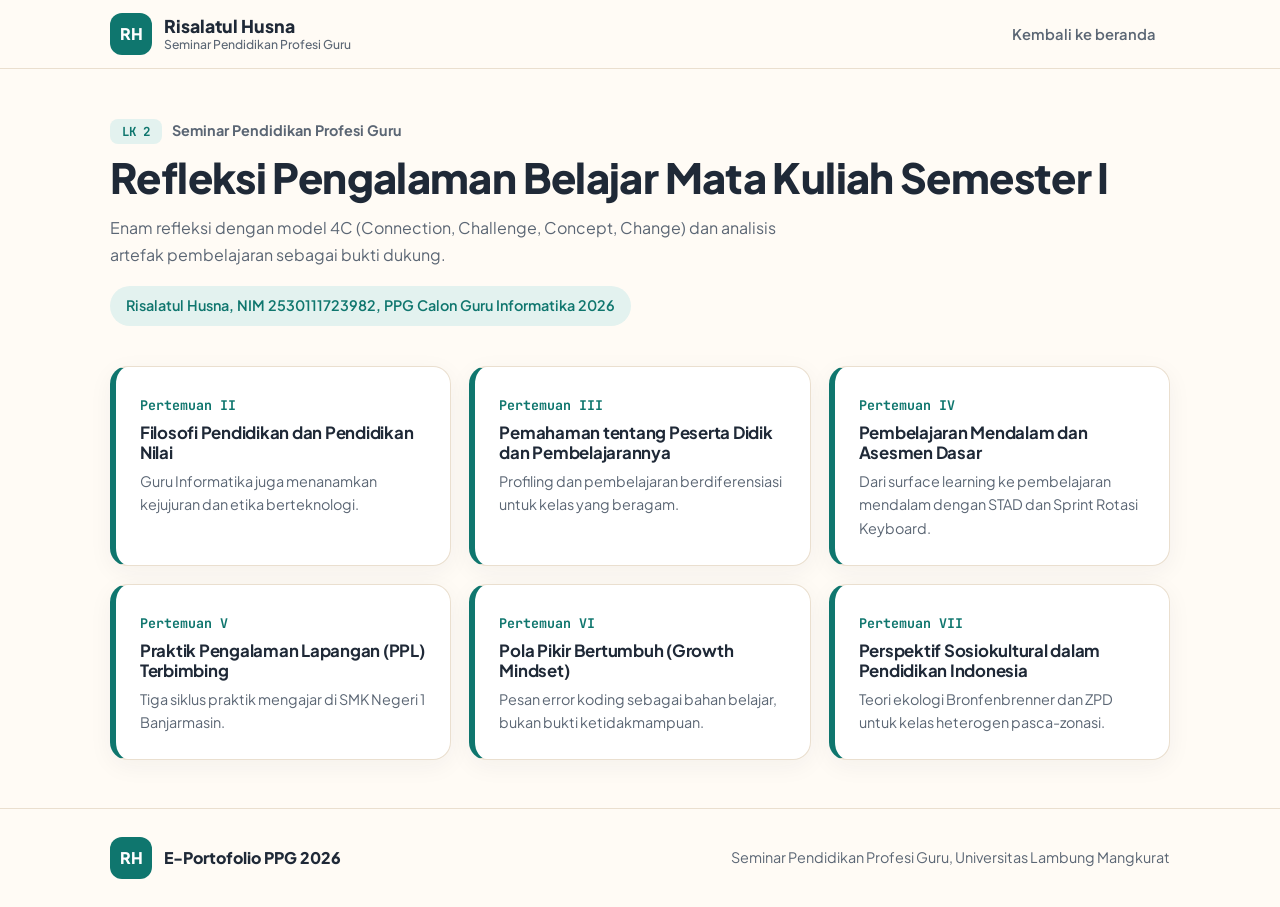
==== semester1/index.html @ b7bb1a1e "Upload awal proyek baru" ====
<!DOCTYPE html>
<html lang="id">
<head>
  <meta charset="UTF-8" />
  <meta name="viewport" content="width=device-width, initial-scale=1.0" />
  <title>Refleksi Pengalaman Belajar Mata Kuliah Semester I | Risalatul Husna | Seminar Pendidikan Profesi Guru</title>
  <link rel="preconnect" href="https://fonts.googleapis.com" />
  <link rel="preconnect" href="https://fonts.gstatic.com" crossorigin />
  <link href="https://fonts.googleapis.com/css2?family=Plus+Jakarta+Sans:wght@400;500;600;700;800&family=JetBrains+Mono:wght@400;500;700&display=swap" rel="stylesheet" />
  <link rel="stylesheet" href="../assets/css/style.css" />
</head>
<body>

  <header class="nav">
    <div class="wrap">
      <a class="brand" href="../index.html"><span class="logo">RH</span><span class="brand-t">Risalatul Husna<small>Seminar Pendidikan Profesi Guru</small></span></a>
      <nav aria-label="Menu">
        <ul><li><a href="../index.html">Kembali ke beranda</a></li></ul>
      </nav>
    </div>
  </header>

  <main class="wrap">
    <div class="hub-head">
      <span class="badge" style="background:var(--accent-l);color:var(--accent);font-family:var(--mono);font-weight:700;padding:4px 12px;border-radius:8px;font-size:.78rem">LK 2</span><span class="seminar-line">Seminar Pendidikan Profesi Guru</span>
      <h1>Refleksi Pengalaman Belajar Mata Kuliah Semester I</h1>
      <p>Enam refleksi dengan model 4C (Connection, Challenge, Concept, Change) dan analisis artefak pembelajaran sebagai bukti dukung.</p>
      <span class="idchip">Risalatul Husna, NIM 2530111723982, PPG Calon Guru Informatika 2026</span>
    </div>

    <section style="padding:24px 0 48px">
      <div class="course-grid">
        <a class="card course" href="filosofi-pendidikan.html">
          <small>Pertemuan II</small>
          <h3>Filosofi Pendidikan dan Pendidikan Nilai</h3>
          <p>Guru Informatika juga menanamkan kejujuran dan etika berteknologi.</p>
        </a>
        <a class="card course" href="peserta-didik.html">
          <small>Pertemuan III</small>
          <h3>Pemahaman tentang Peserta Didik dan Pembelajarannya</h3>
          <p>Profiling dan pembelajaran berdiferensiasi untuk kelas yang beragam.</p>
        </a>
        <a class="card course" href="pembelajaran-mendalam-dasar.html">
          <small>Pertemuan IV</small>
          <h3>Pembelajaran Mendalam dan Asesmen Dasar</h3>
          <p>Dari surface learning ke pembelajaran mendalam dengan STAD dan Sprint Rotasi Keyboard.</p>
        </a>
        <a class="card course" href="ppl-terbimbing.html">
          <small>Pertemuan V</small>
          <h3>Praktik Pengalaman Lapangan (PPL) Terbimbing</h3>
          <p>Tiga siklus praktik mengajar di SMK Negeri 1 Banjarmasin.</p>
        </a>
        <a class="card course" href="growth-mindset.html">
          <small>Pertemuan VI</small>
          <h3>Pola Pikir Bertumbuh (Growth Mindset)</h3>
          <p>Pesan error koding sebagai bahan belajar, bukan bukti ketidakmampuan.</p>
        </a>
        <a class="card course" href="sosiokultural.html">
          <small>Pertemuan VII</small>
          <h3>Perspektif Sosiokultural dalam Pendidikan Indonesia</h3>
          <p>Teori ekologi Bronfenbrenner dan ZPD untuk kelas heterogen pasca-zonasi.</p>
        </a>
      </div>
    </section>
  </main>

  <footer>
    <div class="wrap">
      <a class="brand" href="../index.html"><span class="logo">RH</span> E-Portofolio PPG 2026</a>
      <span>Seminar Pendidikan Profesi Guru, Universitas Lambung Mangkurat</span>
    </div>
  </footer>

</body>
</html>
---- assets/css/style.css ----
/* =====================================================
   E-PORTOFOLIO PPG - RISALATUL HUSNA
   Satu file gaya untuk SEMUA halaman.
   Daftar isi:
   1. WARNA & FONT (ubah di sini)   7. KARTU PORTOFOLIO (beranda)
   2. DASAR                          8. FOOTER
   3. NAVBAR                         9. HALAMAN PORTOFOLIO (hub)
   4. HERO + JENDELA KODE           10. HALAMAN REFLEKSI (4C, artefak)
   5. BIODATA                       11. LK 3 + "SEGERA HADIR"
   6. VISI                          12. RESPONSIF
   ===================================================== */

/* ===== 1. WARNA & FONT ===== */
:root{
  --cream:#FFFBF5; --paper:#FFFFFF; --line:#EADFCF;
  --ink:#1F2937; --muted:#5B6674;
  --teal:#0F766E; --teal-l:#E3F2EF;
  --orange:#F97316; --orange-d:#C2410C; --orange-l:#FFEEDD;
  --mustard:#A16207; --mustard-l:#FBF1D3;
  /* warna 4C */
  --c-connection:#0F766E; --c-challenge:#C2410C; --c-concept:#6D28D9; --c-change:#4D7C0F;
  /* warna aksen halaman (diganti per portofolio lewat class di <body>) */
  --accent:var(--teal); --accent-l:var(--teal-l);
  --sans:'Plus Jakarta Sans',system-ui,sans-serif;
  --mono:'JetBrains Mono',ui-monospace,Consolas,monospace;
  --r:18px;
}
body.t-s2{--accent:var(--orange-d);--accent-l:var(--orange-l)}
body.t-s3{--accent:var(--mustard);--accent-l:var(--mustard-l)}

/* ===== 2. DASAR ===== */
*{box-sizing:border-box;margin:0;padding:0}
html{scroll-behavior:smooth}
body{font-family:var(--sans);background:var(--cream);color:var(--ink);line-height:1.65;font-size:1rem}
a{color:inherit}
.wrap{max-width:1100px;margin:0 auto;padding:0 20px}
section{padding:56px 0}
h1,h2,h3{line-height:1.2;letter-spacing:-.015em}
h2{font-size:clamp(1.5rem,3vw,2rem);font-weight:800;margin-bottom:22px}
.btn{display:inline-flex;align-items:center;gap:8px;padding:12px 24px;border-radius:999px;font-weight:700;font-size:.95rem;text-decoration:none;border:2px solid var(--accent);background:var(--accent);color:#fff}
.btn:hover{filter:brightness(1.1)}
.btn.ghost{background:transparent;color:var(--accent)}
.btn.ghost:hover{background:var(--accent-l);filter:none}
:focus-visible{outline:3px solid var(--orange);outline-offset:3px;border-radius:6px}
.card{background:var(--paper);border:1px solid var(--line);border-radius:var(--r);box-shadow:0 6px 24px rgba(31,41,55,.05)}

/* ===== 3. NAVBAR ===== */
.nav{position:sticky;top:0;z-index:20;background:rgba(255,251,245,.92);backdrop-filter:blur(8px);border-bottom:1px solid var(--line)}
.nav .wrap{display:flex;align-items:center;justify-content:space-between;gap:16px;min-height:68px;flex-wrap:wrap}
.brand{display:flex;align-items:center;gap:12px;text-decoration:none;font-weight:800;font-size:1.1rem}
.brand-t{display:flex;flex-direction:column;line-height:1.25}
.brand-t small{font-weight:500;font-size:.76rem;color:var(--muted)}
.logo{width:42px;height:42px;border-radius:12px;background:var(--teal);color:#fff;display:grid;place-items:center;font-weight:800;font-size:1rem}
.nav ul{display:flex;gap:6px;list-style:none;flex-wrap:wrap}
.nav ul a{display:block;padding:8px 14px;border-radius:999px;font-weight:600;font-size:.92rem;text-decoration:none;color:var(--muted)}
.nav ul a:hover{background:var(--teal-l);color:var(--teal)}
.nav ul a[aria-current="page"]{background:var(--teal);color:#fff}

/* ===== 4. HERO + JENDELA KODE ===== */
.hero{padding:64px 0 40px}
.hero .wrap{display:grid;grid-template-columns:1.1fr .9fr;gap:40px;align-items:center}
.tag{display:inline-block;font-family:var(--mono);font-size:.82rem;font-weight:500;color:var(--teal);background:var(--teal-l);padding:6px 14px;border-radius:999px;margin-bottom:20px}
.hero h1{font-size:clamp(2.1rem,5vw,3.3rem);font-weight:800;margin-bottom:20px}
.hero h1 em{font-style:normal;color:var(--orange-d)}
.hero p{color:var(--muted);max-width:46ch;margin-bottom:28px;font-size:1.05rem}
.hero .btns{display:flex;gap:12px;flex-wrap:wrap}
.win{position:relative;background:var(--paper);border:3px solid var(--teal);border-radius:18px;box-shadow:12px 14px 0 var(--teal-l);overflow:hidden}
.win-bar{background:var(--teal);padding:10px 14px;display:flex;gap:7px;align-items:center}
.win-bar i{width:11px;height:11px;border-radius:50%;background:var(--orange)}
.win-bar i:nth-child(2){background:#FBBF24}.win-bar i:nth-child(3){background:#A7F3D0}
.win-bar span{margin-left:auto;font-family:var(--mono);font-size:.75rem;color:#CFEDE8}
ol.code{list-style:none;counter-reset:n;font-family:var(--mono);font-size:clamp(.8rem,1.6vw,1rem);padding:22px 20px 26px;line-height:1.9}
ol.code li{counter-increment:n;white-space:pre}
ol.code li::before{content:counter(n);display:inline-block;width:2.2em;color:#A6B0BD}
.k{color:var(--orange-d);font-weight:700}.f{color:var(--teal);font-weight:700}.cm{color:#7A8594}
.caret{display:inline-block;width:.55em;height:1.1em;background:var(--orange);vertical-align:-.2em;animation:blink 1.1s steps(1) infinite}
@keyframes blink{50%{opacity:0}}
@media (prefers-reduced-motion:reduce){.caret{animation:none}html{scroll-behavior:auto}}

/* ===== 5. BIODATA ===== */
.bio{display:grid;grid-template-columns:.9fr 1.1fr;overflow:hidden}
.bio-id{padding:32px;background:var(--teal-l);display:flex;flex-direction:column;gap:14px;justify-content:center}
.avatar{width:112px;height:112px;border-radius:50%;background:var(--teal);color:#fff;display:grid;place-items:center;font-size:2.2rem;font-weight:800;border:4px solid #fff;object-fit:cover}
.bio-id h3{font-size:1.6rem;font-weight:800}
.bio-id p{color:var(--muted);font-size:.95rem}
.bio dl{padding:12px 32px}
.bio dl div{display:grid;grid-template-columns:150px 1fr;gap:12px;padding:14px 0;border-bottom:1px solid var(--line)}
.bio dl div:last-child{border-bottom:0}
.bio dt{color:var(--muted);font-size:.88rem;font-weight:600}
.bio dd{font-weight:600}
.bio dd small{display:block;font-weight:400;color:var(--muted)}

/* ===== 6. VISI ===== */
.visi-grid{display:grid;grid-template-columns:1fr 1fr;gap:20px}
.visi{padding:28px}
.visi h3{font-size:1.1rem;margin-bottom:10px;color:var(--teal)}
.visi p{color:var(--muted)}
.source{font-size:.85rem;color:var(--muted);margin-top:16px}
details.langkah{margin-top:20px;padding:20px 28px}
details.langkah summary{cursor:pointer;font-weight:700;color:var(--teal)}
details.langkah ol{margin:14px 0 0 20px;color:var(--muted)}
details.langkah li{margin-bottom:8px}

/* ===== 7. KARTU PORTOFOLIO (beranda) ===== */
.pf-grid{display:grid;grid-template-columns:repeat(3,1fr);gap:20px}
.pf{--c:var(--teal);--cl:var(--teal-l);padding:28px;border-top:6px solid var(--c);display:flex;flex-direction:column;gap:12px}
.pf.s2{--c:var(--orange-d);--cl:var(--orange-l)}
.pf.s3{--c:var(--mustard);--cl:var(--mustard-l)}
.badge{align-self:flex-start;font-family:var(--mono);font-size:.78rem;font-weight:700;color:var(--c);background:var(--cl);padding:4px 12px;border-radius:8px}
.pf h3{font-size:1.2rem;font-weight:800}
.pf p{color:var(--muted);font-size:.95rem;flex:1}
.pf .btn{align-self:flex-start;background:var(--c);border-color:var(--c)}

/* ===== 8. FOOTER ===== */
footer{border-top:1px solid var(--line);padding:28px 0;color:var(--muted);font-size:.9rem}
footer .wrap{display:flex;justify-content:space-between;gap:16px;flex-wrap:wrap;align-items:center}
footer .brand{font-size:1rem;color:var(--ink)}

/* ===== 9. HALAMAN PORTOFOLIO (hub semester) ===== */
.crumb{font-size:.9rem;color:var(--muted);margin-bottom:14px}
.crumb a{color:var(--accent);font-weight:600}
.hub-head{padding:48px 0 16px}
.seminar-line{margin-left:10px;font-weight:700;font-size:.9rem;color:var(--muted)}
.hub-head h1{font-size:clamp(1.8rem,4vw,2.6rem);font-weight:800;margin:10px 0 12px}
.hub-head p{color:var(--muted);max-width:60ch}
.idchip{display:inline-block;margin-top:18px;padding:8px 16px;border-radius:999px;background:var(--accent-l);color:var(--accent);font-weight:600;font-size:.9rem}
.course-grid{display:grid;grid-template-columns:repeat(auto-fill,minmax(300px,1fr));gap:18px}
.course{padding:24px;border-left:6px solid var(--accent);text-decoration:none;display:block}
.course:hover{box-shadow:0 10px 30px rgba(31,41,55,.1)}
.course small{font-family:var(--mono);color:var(--accent);font-weight:700}
.course h3{font-size:1.05rem;margin:6px 0}
.course p{color:var(--muted);font-size:.9rem}

/* ===== 10. HALAMAN REFLEKSI ===== */
.rf-head{padding:44px 0 8px}
.rf-head h1{font-size:clamp(1.7rem,4vw,2.4rem);font-weight:800;margin:10px 0}
.c4{display:grid;grid-template-columns:1fr 1fr;gap:18px}
.c4-card{--k:var(--accent);padding:26px;border-top:5px solid var(--k)}
.c4-card.connection{--k:var(--c-connection)}.c4-card.challenge{--k:var(--c-challenge)}
.c4-card.concept{--k:var(--c-concept)}.c4-card.change{--k:var(--c-change)}
.c4-tag{font-family:var(--mono);font-weight:700;color:var(--k);margin-bottom:4px}
.c4-q{font-size:.85rem;color:var(--muted);margin-bottom:12px}
.c4-card ol,.c4-card ul{margin-left:20px}
.c4-card li{margin-bottom:8px}
.artefak{padding:32px;border-left:6px solid var(--accent)}
.art-block{margin-bottom:20px}
.art-block h3{font-size:.95rem;color:var(--accent);margin-bottom:4px}
.art-block ol{margin-left:20px}
.penutup{margin-top:20px;padding:36px 40px;border-radius:var(--r);background:var(--accent-l);position:relative}
.penutup::before{content:"\201C";position:absolute;top:2px;left:16px;font-size:4.5rem;color:var(--accent);opacity:.35;line-height:1}
.penutup p{font-size:1.08rem;font-style:italic;max-width:70ch}
.pn{display:flex;justify-content:space-between;gap:12px;flex-wrap:wrap;padding:32px 0}

/* ===== 11. LK 3 + "SEGERA HADIR" ===== */
.lk3-sec{padding:32px;margin-bottom:18px;border-left:6px solid var(--accent)}
.lk3-sec h2{font-size:1.3rem;margin-bottom:12px}
.soon{padding:48px 28px;text-align:center;border:2px dashed var(--line);border-radius:var(--r);color:var(--muted)}
.soon strong{display:block;font-size:1.2rem;color:var(--ink);margin-bottom:6px}

/* ===== 12. RESPONSIF ===== */
@media (max-width:860px){
  .hero .wrap,.bio,.visi-grid,.pf-grid,.c4{grid-template-columns:1fr}
  .hero{padding-top:36px}
  .win{box-shadow:8px 10px 0 var(--teal-l)}
  .bio dl{padding:8px 22px}
  .bio dl div{grid-template-columns:1fr;gap:2px}
  .nav .wrap{padding-top:8px;padding-bottom:8px}
  .penutup{padding:32px 22px}
}
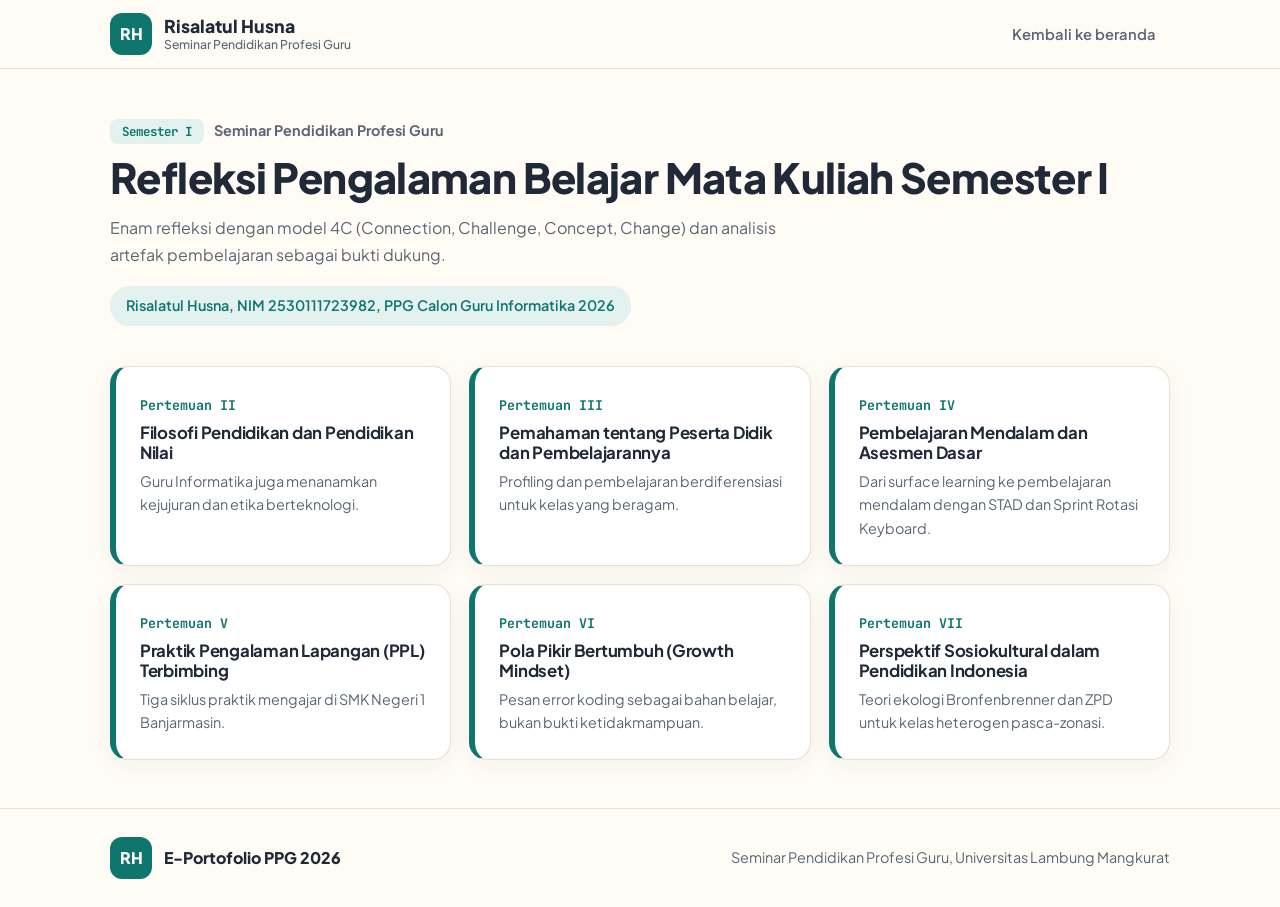
==== commit 314c92df: "update" ====
--- a/semester1/index.html
+++ b/semester1/index.html
@@ -3,6 +3,7 @@
 <head>
   <meta charset="UTF-8" />
   <meta name="viewport" content="width=device-width, initial-scale=1.0" />
+  <meta name="robots" content="noindex, nofollow" />
   <title>Refleksi Pengalaman Belajar Mata Kuliah Semester I | Risalatul Husna | Seminar Pendidikan Profesi Guru</title>
   <link rel="preconnect" href="https://fonts.googleapis.com" />
   <link rel="preconnect" href="https://fonts.gstatic.com" crossorigin />
@@ -22,7 +23,7 @@
 
   <main class="wrap">
     <div class="hub-head">
-      <span class="badge" style="background:var(--accent-l);color:var(--accent);font-family:var(--mono);font-weight:700;padding:4px 12px;border-radius:8px;font-size:.78rem">LK 2</span><span class="seminar-line">Seminar Pendidikan Profesi Guru</span>
+      <span class="badge" style="background:var(--accent-l);color:var(--accent);font-family:var(--mono);font-weight:700;padding:4px 12px;border-radius:8px;font-size:.78rem">Semester I</span><span class="seminar-line">Seminar Pendidikan Profesi Guru</span>
       <h1>Refleksi Pengalaman Belajar Mata Kuliah Semester I</h1>
       <p>Enam refleksi dengan model 4C (Connection, Challenge, Concept, Change) dan analisis artefak pembelajaran sebagai bukti dukung.</p>
       <span class="idchip">Risalatul Husna, NIM 2530111723982, PPG Calon Guru Informatika 2026</span>
--- a/assets/css/style.css
+++ b/assets/css/style.css
@@ -157,6 +157,13 @@
 .soon{padding:48px 28px;text-align:center;border:2px dashed var(--line);border-radius:var(--r);color:var(--muted)}
 .soon strong{display:block;font-size:1.2rem;color:var(--ink);margin-bottom:6px}
 
+/* ===== 13. TAUTAN ARTEFAK KOSONG + STATUS ===== */
+a.btn[href="#"]{pointer-events:none;background:#E5E7EB;border-color:#E5E7EB;color:#5B6674;font-size:0}
+a.btn[href="#"]::after{content:"Tautan artefak menyusul";font-size:1rem}
+.stat{display:inline-block;margin-top:10px;font-size:.82rem;font-weight:700;padding:2px 10px;border-radius:999px}
+.stat.ok{background:var(--teal-l);color:var(--teal)}.stat.wip{background:#FFF1D6;color:#7A4F00}
+.course.wip{border-left-color:#D9A400}
+
 /* ===== 12. RESPONSIF ===== */
 @media (max-width:860px){
   .hero .wrap,.bio,.visi-grid,.pf-grid,.c4{grid-template-columns:1fr}
